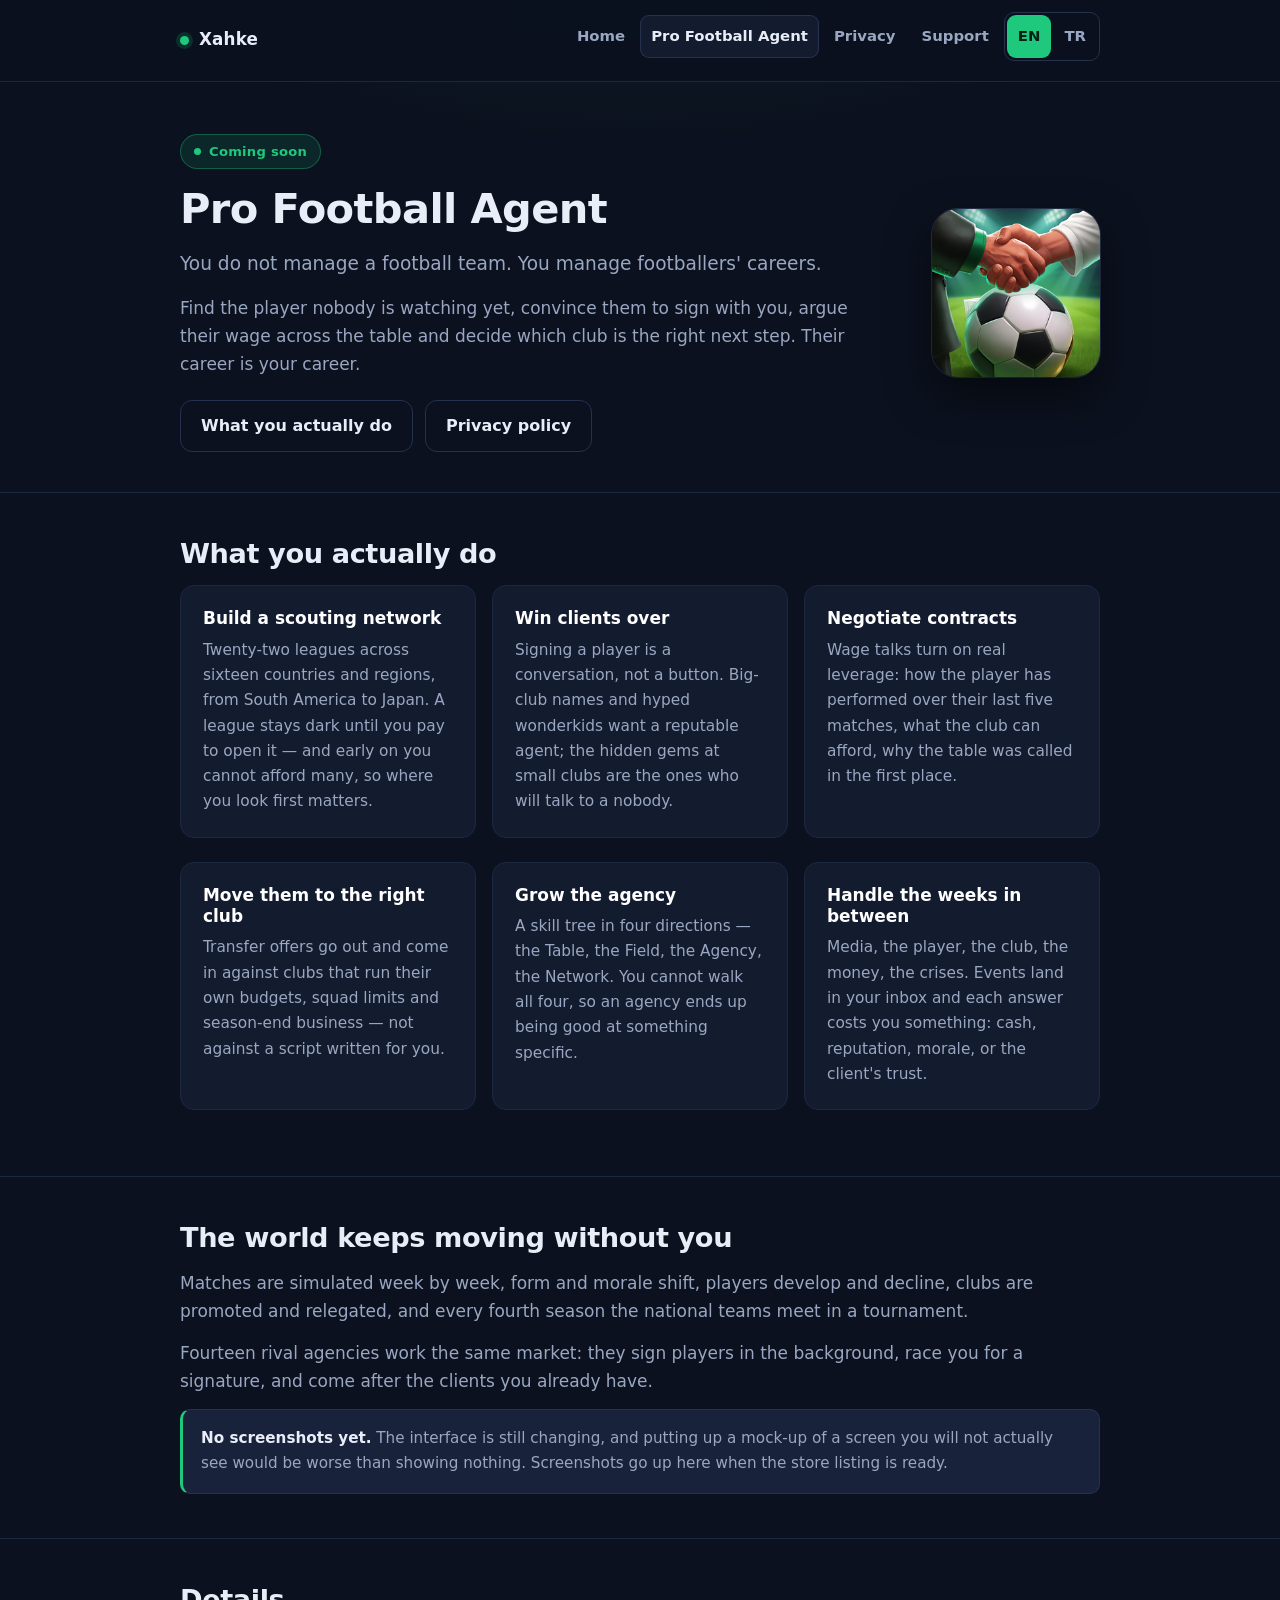
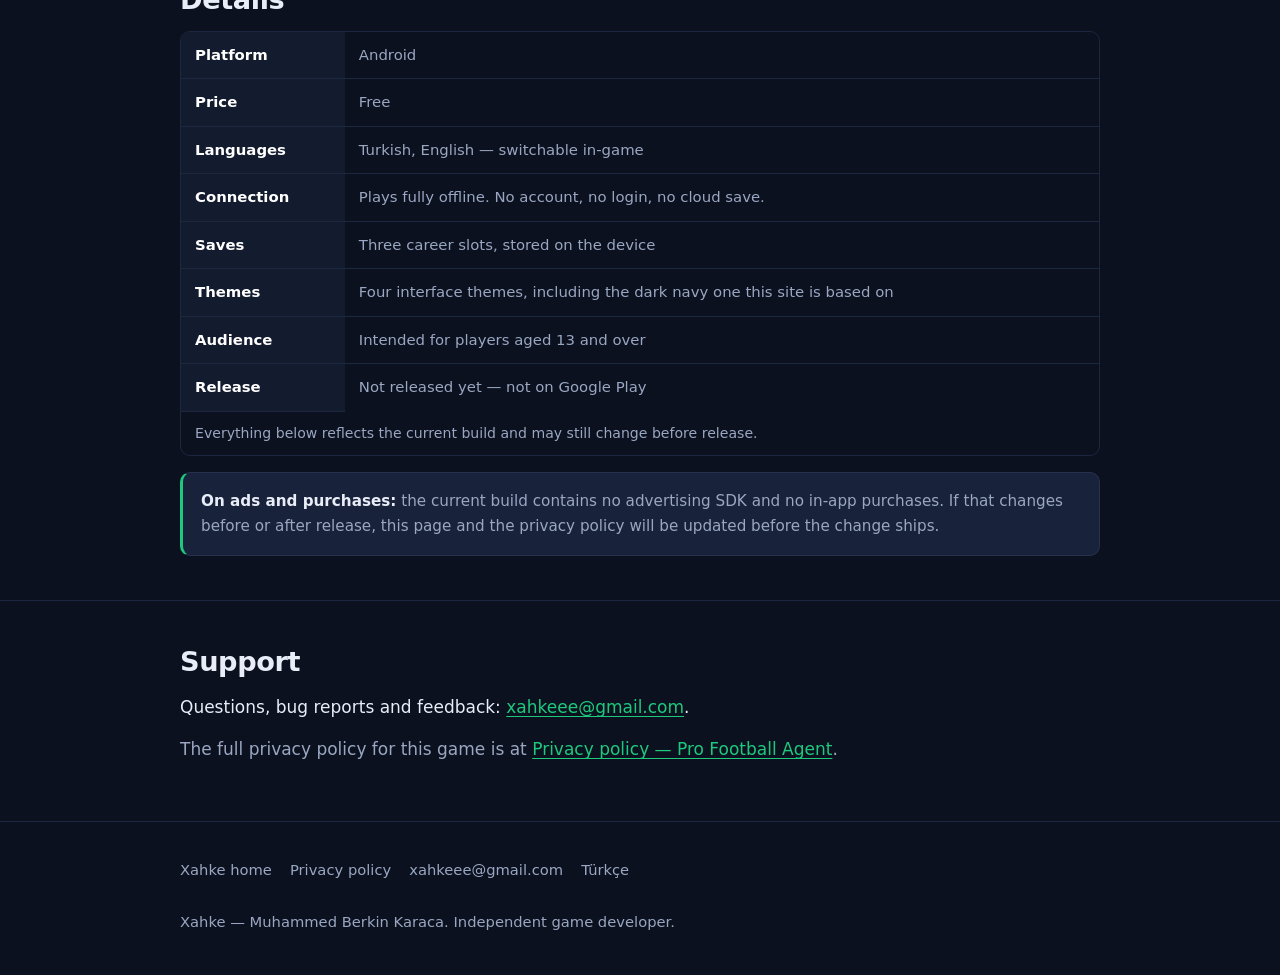
==== pro-football-agent/index.html @ e0eab2b5 "Add developer website: landing, game and privacy pages Static site for xahke.github.io — plain HTML " ====
<!DOCTYPE html>
<html lang="en">
<head>
<meta charset="utf-8">
<meta name="viewport" content="width=device-width, initial-scale=1, viewport-fit=cover">
<title>Pro Football Agent — Xahke</title>
<meta name="description" content="You do not manage a football club — you manage footballers' careers. Scout talent, sign clients, negotiate contracts and build an agency. Free, offline, for Android. Coming soon.">
<meta name="theme-color" content="#0B111E">
<link rel="icon" href="/assets/img/favicon-32.png" sizes="32x32" type="image/png">
<link rel="apple-touch-icon" href="/assets/img/pro-football-agent-icon-96.png">
<link rel="alternate" hreflang="en" href="https://xahke.github.io/pro-football-agent/">
<link rel="alternate" hreflang="tr" href="https://xahke.github.io/tr/pro-football-agent/">
<link rel="alternate" hreflang="x-default" href="https://xahke.github.io/pro-football-agent/">
<link rel="canonical" href="https://xahke.github.io/pro-football-agent/">
<link rel="stylesheet" href="/assets/css/site.css">
</head>
<body>
<a class="skip" href="#main">Skip to content</a>

<header class="site-head">
  <div class="wrap">
    <a class="brand" href="/"><span class="dot" aria-hidden="true"></span>Xahke</a>
    <nav aria-label="Main">
      <ul>
        <li><a href="/">Home</a></li>
        <li><a href="/pro-football-agent/" aria-current="page">Pro Football Agent</a></li>
        <li><a href="/privacy/pro-football-agent/en.html">Privacy</a></li>
        <li><a href="mailto:xahkeee@gmail.com">Support</a></li>
        <li>
          <span class="lang-switch">
            <a href="/pro-football-agent/" hreflang="en" aria-current="true">EN</a>
            <a href="/tr/pro-football-agent/" hreflang="tr" lang="tr">TR</a>
          </span>
        </li>
      </ul>
    </nav>
  </div>
</header>

<main id="main">

  <section class="hero">
    <div class="wrap hero-grid">
      <div>
        <p><span class="badge">Coming soon</span></p>
        <h1>Pro Football Agent</h1>
        <p class="lead">You do not manage a football team. You manage footballers' careers.</p>
        <p class="muted">Find the player nobody is watching yet, convince them to sign with you, argue their wage across the table and decide which club is the right next step. Their career is your career.</p>
        <div class="hero-actions">
          <a class="btn btn-ghost" href="#features">What you actually do</a>
          <a class="btn btn-ghost" href="/privacy/pro-football-agent/en.html">Privacy policy</a>
        </div>
      </div>
      <img class="hero-art" src="/assets/img/pro-football-agent-icon-256.png" width="256" height="256"
           alt="Pro Football Agent app icon: an agent and a player shaking hands over a football on a floodlit pitch.">
    </div>
  </section>

  <section id="features">
    <div class="wrap">
      <h2>What you actually do</h2>
      <ul class="cards">
        <li class="card">
          <h3>Build a scouting network</h3>
          <p>Twenty-two leagues across sixteen countries and regions, from South America to Japan. A league stays dark until you pay to open it — and early on you cannot afford many, so where you look first matters.</p>
        </li>
        <li class="card">
          <h3>Win clients over</h3>
          <p>Signing a player is a conversation, not a button. Big-club names and hyped wonderkids want a reputable agent; the hidden gems at small clubs are the ones who will talk to a nobody.</p>
        </li>
        <li class="card">
          <h3>Negotiate contracts</h3>
          <p>Wage talks turn on real leverage: how the player has performed over their last five matches, what the club can afford, why the table was called in the first place.</p>
        </li>
        <li class="card">
          <h3>Move them to the right club</h3>
          <p>Transfer offers go out and come in against clubs that run their own budgets, squad limits and season-end business — not against a script written for you.</p>
        </li>
        <li class="card">
          <h3>Grow the agency</h3>
          <p>A skill tree in four directions — the Table, the Field, the Agency, the Network. You cannot walk all four, so an agency ends up being good at something specific.</p>
        </li>
        <li class="card">
          <h3>Handle the weeks in between</h3>
          <p>Media, the player, the club, the money, the crises. Events land in your inbox and each answer costs you something: cash, reputation, morale, or the client's trust.</p>
        </li>
      </ul>
    </div>
  </section>

  <section id="world">
    <div class="wrap">
      <h2>The world keeps moving without you</h2>
      <p class="muted">Matches are simulated week by week, form and morale shift, players develop and decline, clubs are promoted and relegated, and every fourth season the national teams meet in a tournament.</p>
      <p class="muted">Fourteen rival agencies work the same market: they sign players in the background, race you for a signature, and come after the clients you already have.</p>
      <div class="note">
        <p><strong>No screenshots yet.</strong> The interface is still changing, and putting up a mock-up of a screen you will not actually see would be worse than showing nothing. Screenshots go up here when the store listing is ready.</p>
      </div>
    </div>
  </section>

  <section id="details">
    <div class="wrap">
      <h2>Details</h2>
      <div class="table-scroll">
        <table>
          <caption class="muted" style="caption-side:bottom;padding:10px 14px;text-align:left;font-size:.88rem">Everything below reflects the current build and may still change before release.</caption>
          <tbody>
            <tr><th scope="row">Platform</th><td>Android</td></tr>
            <tr><th scope="row">Price</th><td>Free</td></tr>
            <tr><th scope="row">Languages</th><td>Turkish, English — switchable in-game</td></tr>
            <tr><th scope="row">Connection</th><td>Plays fully offline. No account, no login, no cloud save.</td></tr>
            <tr><th scope="row">Saves</th><td>Three career slots, stored on the device</td></tr>
            <tr><th scope="row">Themes</th><td>Four interface themes, including the dark navy one this site is based on</td></tr>
            <tr><th scope="row">Audience</th><td>Intended for players aged 13 and over</td></tr>
            <tr><th scope="row">Release</th><td>Not released yet — not on Google Play</td></tr>
          </tbody>
        </table>
      </div>
      <div class="note">
        <p><strong>On ads and purchases:</strong> the current build contains no advertising SDK and no in-app purchases. If that changes before or after release, this page and the privacy policy will be updated before the change ships.</p>
      </div>
    </div>
  </section>

  <section id="support">
    <div class="wrap">
      <h2>Support</h2>
      <p>Questions, bug reports and feedback: <a href="mailto:xahkeee@gmail.com">xahkeee@gmail.com</a>.</p>
      <p class="muted">The full privacy policy for this game is at
        <a href="/privacy/pro-football-agent/en.html">Privacy policy — Pro Football Agent</a>.</p>
    </div>
  </section>

</main>

<footer class="site-foot">
  <div class="wrap">
    <ul>
      <li><a href="/">Xahke home</a></li>
      <li><a href="/privacy/pro-football-agent/en.html">Privacy policy</a></li>
      <li><a href="mailto:xahkeee@gmail.com">xahkeee@gmail.com</a></li>
      <li><a href="/tr/pro-football-agent/" hreflang="tr" lang="tr">Türkçe</a></li>
    </ul>
    <p>Xahke — Muhammed Berkin Karaca. Independent game developer.</p>
  </div>
</footer>

</body>
</html>
---- assets/css/site.css ----
@charset "utf-8";
/* Xahke — site stili.
   Tek dosya, harici font/CDN yok. Renkler oyunun "Saha" temasından geliyor
   (koyu lacivert zemin, zümrüt vurgu), böylece site ile oyun ikonu aynı dili
   konuşuyor. */

:root{
  --bg:#0B111E;
  --surface:#131B2E;
  --surface-2:#18223a;
  --line:#25314d;
  --line-soft:#1c2740;
  --text:#e8edf7;
  --muted:#9aa7c2;
  --accent:#1EC97E;
  --accent-dim:#15a566;
  --accent-ink:#062015;
  --focus:#7fe3b4;
  --radius:14px;
  --maxw:960px;
}

*,*::before,*::after{box-sizing:border-box}

html{
  -webkit-text-size-adjust:100%;
  scroll-behavior:smooth;
}
@media (prefers-reduced-motion:reduce){
  html{scroll-behavior:auto}
  *{transition:none !important}
}

body{
  margin:0;
  background:var(--bg);
  color:var(--text);
  font-family:system-ui,-apple-system,"Segoe UI",Roboto,"Helvetica Neue",Arial,sans-serif;
  font-size:17px;
  line-height:1.65;
  overflow-wrap:break-word;
  /* Zeminde çok hafif bir zümrüt aydınlanma — düz siyah bir sayfa gibi durmasın. */
  background-image:
    radial-gradient(900px 480px at 50% -180px, rgba(30,201,126,.10), transparent 70%);
  background-repeat:no-repeat;
}

/* ================= YERLEŞİM ================= */
.wrap{
  width:100%;
  max-width:var(--maxw);
  margin:0 auto;
  padding:0 20px;
}
main{display:block}
section{padding:44px 0}
section+section{border-top:1px solid var(--line-soft)}
/* Sayfa içi çapalar sabit üst barın altında kalmasın. */
section[id],h2[id],article[id]{scroll-margin-top:84px}

/* ================= TİPOGRAFİ ================= */
h1,h2,h3{line-height:1.25;margin:0 0 14px;letter-spacing:-.015em}
h1{font-size:clamp(1.7rem,5.2vw,2.6rem);font-weight:750}
h2{font-size:clamp(1.28rem,3.6vw,1.7rem);font-weight:700}
h3{font-size:1.06rem;font-weight:650;letter-spacing:0}
p{margin:0 0 14px}
ul,ol{margin:0 0 14px;padding-left:22px}
li{margin:0 0 8px}
strong{color:#fff;font-weight:650}
small{font-size:.86rem}
.lead{font-size:clamp(1rem,2.6vw,1.16rem);color:var(--muted);max-width:60ch}
.muted{color:var(--muted)}
.eyebrow{
  display:inline-block;font-size:.76rem;font-weight:700;letter-spacing:.12em;
  text-transform:uppercase;color:var(--accent);margin:0 0 10px;
}

/* ================= BAĞLANTILAR ================= */
a{color:var(--accent);text-decoration:underline;text-underline-offset:3px;text-decoration-thickness:1px}
a:hover{color:var(--focus)}

/* Klavye odağı her yerde görünür olmak zorunda. */
a:focus-visible,button:focus-visible,summary:focus-visible,[tabindex]:focus-visible{
  outline:3px solid var(--focus);
  outline-offset:3px;
  border-radius:6px;
}

.skip{
  position:absolute;left:-9999px;top:0;
  background:var(--accent);color:var(--accent-ink);
  padding:10px 16px;border-radius:0 0 10px 0;font-weight:650;text-decoration:none;z-index:20;
}
.skip:focus{left:0}

/* ================= ÜST BAR ================= */
.site-head{
  border-bottom:1px solid var(--line-soft);
  background:rgba(11,17,30,.92);
  position:sticky;top:0;z-index:10;
  backdrop-filter:saturate(160%) blur(8px);
}
.site-head .wrap{
  display:flex;flex-wrap:wrap;align-items:center;gap:10px 18px;
  padding-top:12px;padding-bottom:12px;
}
.brand{
  display:inline-flex;align-items:center;gap:10px;
  font-weight:750;font-size:1.05rem;letter-spacing:.01em;
  color:var(--text);text-decoration:none;
}
.brand:hover{color:#fff}
.brand .dot{
  width:9px;height:9px;border-radius:50%;background:var(--accent);
  box-shadow:0 0 0 4px rgba(30,201,126,.16);flex:none;
}
.site-head nav{margin-left:auto}
.site-head nav ul{
  display:flex;flex-wrap:wrap;align-items:center;gap:6px 4px;
  list-style:none;margin:0;padding:0;
}
.site-head nav a{
  display:inline-flex;align-items:center;padding:9px 11px;border-radius:9px;
  color:var(--muted);text-decoration:none;font-size:.93rem;font-weight:550;
  min-height:40px;
}
.site-head nav a:hover{color:var(--text);background:var(--surface)}
.site-head nav a[aria-current="page"]{color:var(--text);background:var(--surface);box-shadow:inset 0 0 0 1px var(--line)}
.lang-switch{
  display:inline-flex;align-items:center;gap:2px;
  border:1px solid var(--line);border-radius:10px;padding:2px;
}
.lang-switch a{padding:7px 10px;border-radius:8px;min-height:34px;font-size:.88rem}
.lang-switch a[aria-current="true"]{background:var(--accent);color:var(--accent-ink);font-weight:700}
.lang-switch a[aria-current="true"]:hover{background:var(--accent);color:var(--accent-ink)}

/* ================= HERO ================= */
.hero{padding:52px 0 40px}
.hero-grid{
  display:grid;grid-template-columns:1fr;gap:26px;align-items:center;
}
.hero-art{
  width:clamp(112px,30vw,168px);height:auto;
  border-radius:26px;display:block;
  box-shadow:0 18px 44px rgba(0,0,0,.5), 0 0 0 1px var(--line);
}
.hero-actions{display:flex;flex-wrap:wrap;gap:12px;margin-top:22px}

/* ================= DÜĞMELER ================= */
.btn{
  display:inline-flex;align-items:center;justify-content:center;gap:8px;
  min-height:48px;padding:12px 20px;border-radius:12px;
  font-size:1rem;font-weight:650;text-decoration:none;
  border:1px solid transparent;cursor:pointer;
}
.btn-primary{background:var(--accent);color:var(--accent-ink)}
.btn-primary:hover{background:var(--focus);color:var(--accent-ink)}
.btn-ghost{background:transparent;color:var(--text);border-color:var(--line)}
.btn-ghost:hover{background:var(--surface);color:#fff;border-color:var(--accent-dim)}

/* ================= ROZET ================= */
.badge{
  display:inline-flex;align-items:center;gap:8px;
  padding:6px 13px;border-radius:999px;
  background:rgba(30,201,126,.12);
  border:1px solid rgba(30,201,126,.34);
  color:var(--accent);
  font-size:.82rem;font-weight:650;letter-spacing:.02em;
}
.badge::before{
  content:"";width:7px;height:7px;border-radius:50%;background:var(--accent);flex:none;
}

/* ================= KARTLAR ================= */
.cards{
  display:grid;gap:16px;
  grid-template-columns:repeat(auto-fit,minmax(240px,1fr));
  padding:0;margin:0 0 14px;list-style:none;
}
.card{
  background:var(--surface);
  border:1px solid var(--line-soft);
  border-radius:var(--radius);
  padding:22px;
}
.card h3{margin-bottom:8px;color:#fff}
.card p{margin:0;color:var(--muted);font-size:.96rem}

/* Oyun kartı: ikon + metin */
.game-card{
  display:flex;flex-wrap:wrap;gap:20px;align-items:flex-start;
  background:var(--surface);border:1px solid var(--line-soft);
  border-radius:var(--radius);padding:22px;
}
.game-card img{
  width:96px;height:96px;border-radius:20px;flex:none;
  box-shadow:0 0 0 1px var(--line);
}
.game-card .game-body{flex:1 1 240px;min-width:0}
.game-card h3{font-size:1.2rem;margin-bottom:6px}
.game-card .game-actions{display:flex;flex-wrap:wrap;gap:10px;margin-top:16px}

/* ================= NOT KUTUSU ================= */
.note{
  background:var(--surface-2);
  border:1px solid var(--line);
  border-left:3px solid var(--accent);
  border-radius:10px;
  padding:16px 18px;
  color:var(--muted);
  font-size:.95rem;
}
.note p:last-child{margin-bottom:0}
.note strong{color:var(--text)}

/* ================= GİZLİLİK METNİ ================= */
.legal{max-width:74ch;padding-top:34px}
.legal h2{margin-top:34px;padding-top:6px}
.legal h2:first-of-type{margin-top:22px}
.legal h3{margin-top:22px;color:#fff}
.legal ul{color:var(--muted)}
.legal li strong{color:var(--text)}
.legal p{color:var(--muted)}
.legal .meta{
  font-size:.9rem;color:var(--muted);
  border-bottom:1px solid var(--line-soft);padding-bottom:18px;margin-bottom:6px;
}
.legal .meta b{color:var(--text);font-weight:650}

/* Tablolar kendi kaydırma kabı içinde — sayfa asla yana kaymasın. */
.table-scroll{overflow-x:auto;margin:0 0 16px;border:1px solid var(--line-soft);border-radius:10px}
table{border-collapse:collapse;width:100%;font-size:.93rem;min-width:420px}
th,td{text-align:left;padding:11px 14px;border-bottom:1px solid var(--line-soft);vertical-align:top}
th{color:#fff;font-weight:650;background:var(--surface)}
td{color:var(--muted)}
tr:last-child td{border-bottom:0}

/* ================= ALT BİLGİ ================= */
.site-foot{
  border-top:1px solid var(--line-soft);
  padding:30px 0 40px;
  color:var(--muted);
  font-size:.92rem;
}
.site-foot ul{
  display:flex;flex-wrap:wrap;gap:6px 18px;
  list-style:none;margin:0 0 14px;padding:0;
}
.site-foot a{color:var(--muted);text-decoration:none;display:inline-flex;align-items:center;min-height:36px}
.site-foot a:hover{color:var(--accent);text-decoration:underline}
.site-foot p{margin:0}

/* ================= GENİŞ EKRAN ================= */
@media (min-width:720px){
  .hero-grid{grid-template-columns:minmax(0,1fr) auto;gap:40px}
  .hero-art{justify-self:end}
}

/* 360 px ve altı: dolgu daralır, hiçbir şey yana taşmaz. */
@media (max-width:460px){
  body{font-size:16px}
  .wrap{padding:0 16px}
  section{padding:34px 0}
  .card,.game-card{padding:18px}
  .hero{padding:38px 0 30px}
  .btn{width:100%}
  /* Dar ekranda ayrıntı tablosu kaydırılmıyor, sarıyor: iki sütunlu
     etiket/değer listesi yatay kaydırmayı hak etmiyor. */
  table{min-width:0;font-size:.9rem}
  th,td{padding:10px 12px}
  th{width:38%}
  /* Üst bar dar ekranda iki satıra düşüyor; sabit kalırsa uzun gizlilik
     metninde ekranın çoğunu yiyor. Burada normal akışta kalıyor. */
  .site-head{position:static;backdrop-filter:none}
  section[id],h2[id],article[id]{scroll-margin-top:16px}
}
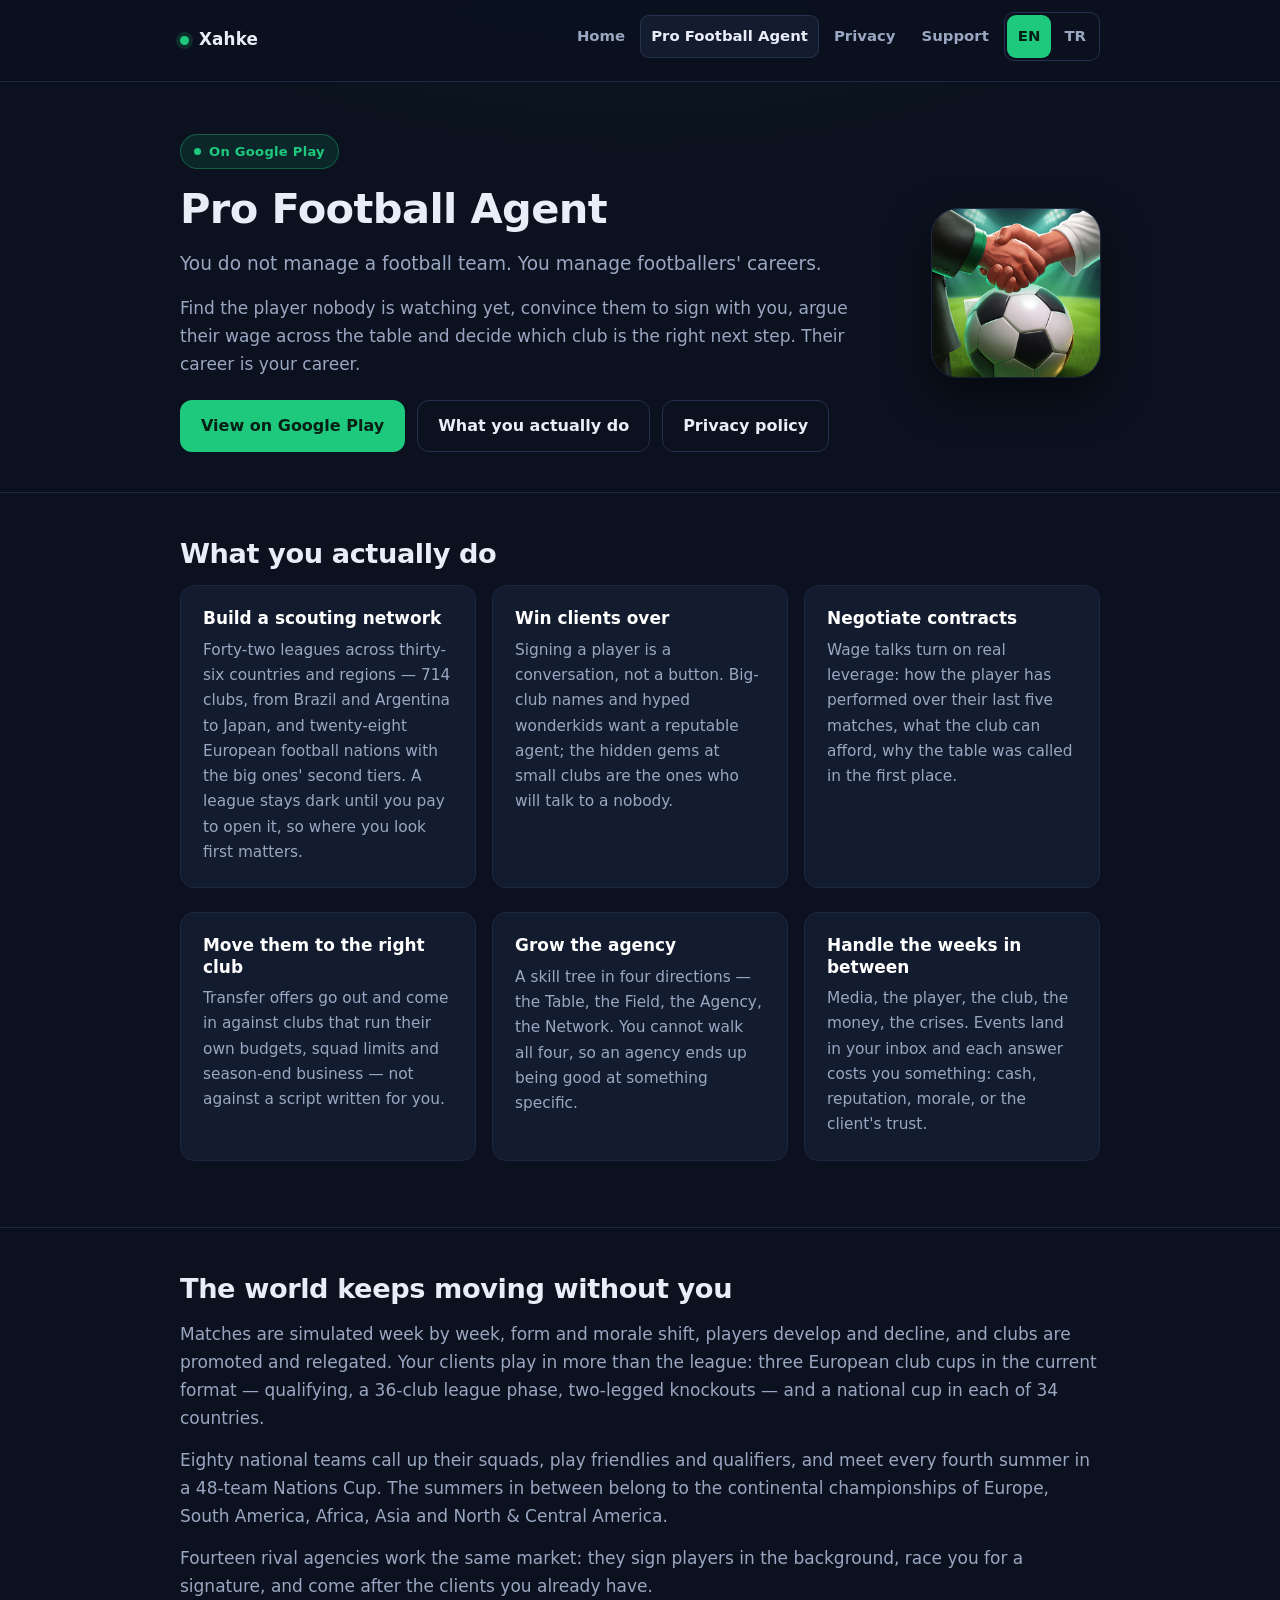
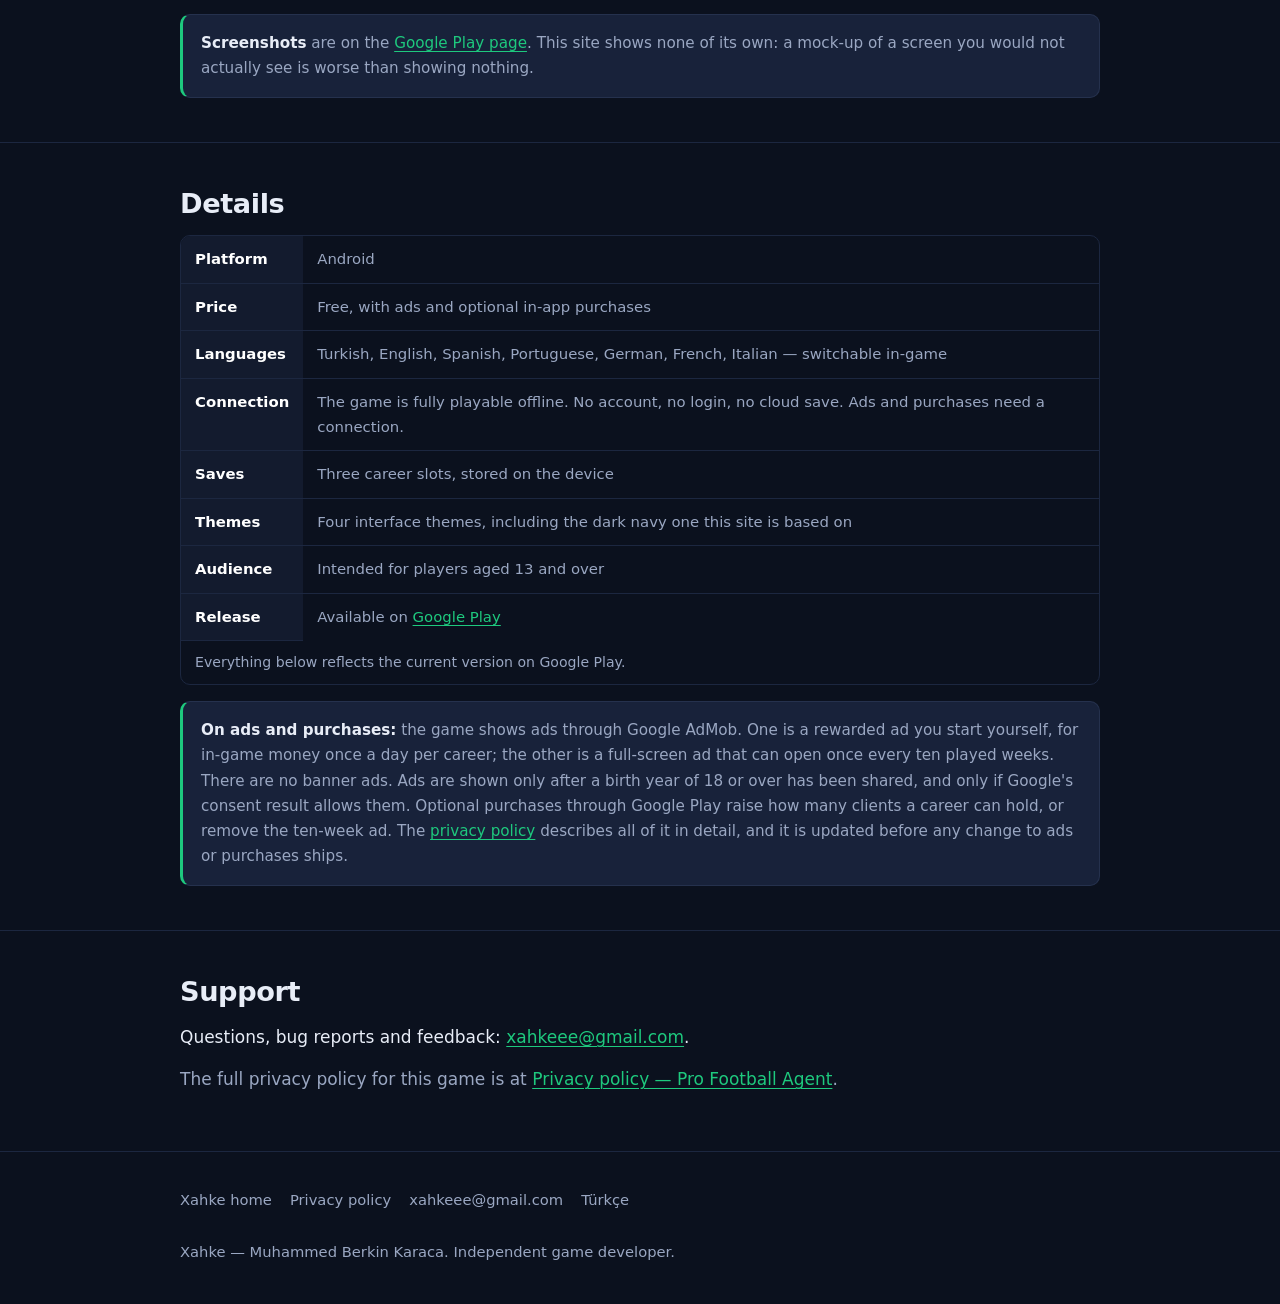
==== commit 91f32472: "docs: bring the site in line with the released game Privacy policies (both languages): the birth yea" ====
--- a/pro-football-agent/index.html
+++ b/pro-football-agent/index.html
@@ -4,7 +4,7 @@
 <meta charset="utf-8">
 <meta name="viewport" content="width=device-width, initial-scale=1, viewport-fit=cover">
 <title>Pro Football Agent — Xahke</title>
-<meta name="description" content="You do not manage a football club — you manage footballers' careers. Scout talent, sign clients, negotiate contracts and build an agency. Free, offline, for Android. Coming soon.">
+<meta name="description" content="You do not manage a football club — you manage footballers' careers. Scout talent, sign clients, negotiate contracts and build an agency across 42 leagues. Free on Google Play for Android.">
 <meta name="theme-color" content="#0B111E">
 <link rel="icon" href="/assets/img/favicon-32.png" sizes="32x32" type="image/png">
 <link rel="apple-touch-icon" href="/assets/img/pro-football-agent-icon-96.png">
@@ -42,11 +42,12 @@
   <section class="hero">
     <div class="wrap hero-grid">
       <div>
-        <p><span class="badge">Coming soon</span></p>
+        <p><span class="badge">On Google Play</span></p>
         <h1>Pro Football Agent</h1>
         <p class="lead">You do not manage a football team. You manage footballers' careers.</p>
         <p class="muted">Find the player nobody is watching yet, convince them to sign with you, argue their wage across the table and decide which club is the right next step. Their career is your career.</p>
         <div class="hero-actions">
+          <a class="btn btn-primary" href="https://play.google.com/store/apps/details?id=com.xahke.profootballagent&amp;hl=en" rel="noopener">View on Google Play</a>
           <a class="btn btn-ghost" href="#features">What you actually do</a>
           <a class="btn btn-ghost" href="/privacy/pro-football-agent/en.html">Privacy policy</a>
         </div>
@@ -62,7 +63,7 @@
       <ul class="cards">
         <li class="card">
           <h3>Build a scouting network</h3>
-          <p>Twenty-two leagues across sixteen countries and regions, from South America to Japan. A league stays dark until you pay to open it — and early on you cannot afford many, so where you look first matters.</p>
+          <p>Forty-two leagues across thirty-six countries and regions — 714 clubs, from Brazil and Argentina to Japan, and twenty-eight European football nations with the big ones' second tiers. A league stays dark until you pay to open it, so where you look first matters.</p>
         </li>
         <li class="card">
           <h3>Win clients over</h3>
@@ -91,10 +92,11 @@
   <section id="world">
     <div class="wrap">
       <h2>The world keeps moving without you</h2>
-      <p class="muted">Matches are simulated week by week, form and morale shift, players develop and decline, clubs are promoted and relegated, and every fourth season the national teams meet in a tournament.</p>
+      <p class="muted">Matches are simulated week by week, form and morale shift, players develop and decline, and clubs are promoted and relegated. Your clients play in more than the league: three European club cups in the current format — qualifying, a 36-club league phase, two-legged knockouts — and a national cup in each of 34 countries.</p>
+      <p class="muted">Eighty national teams call up their squads, play friendlies and qualifiers, and meet every fourth summer in a 48-team Nations Cup. The summers in between belong to the continental championships of Europe, South America, Africa, Asia and North &amp; Central America.</p>
       <p class="muted">Fourteen rival agencies work the same market: they sign players in the background, race you for a signature, and come after the clients you already have.</p>
       <div class="note">
-        <p><strong>No screenshots yet.</strong> The interface is still changing, and putting up a mock-up of a screen you will not actually see would be worse than showing nothing. Screenshots go up here when the store listing is ready.</p>
+        <p><strong>Screenshots</strong> are on the <a href="https://play.google.com/store/apps/details?id=com.xahke.profootballagent&amp;hl=en" rel="noopener">Google Play page</a>. This site shows none of its own: a mock-up of a screen you would not actually see is worse than showing nothing.</p>
       </div>
     </div>
   </section>
@@ -104,21 +106,21 @@
       <h2>Details</h2>
       <div class="table-scroll">
         <table>
-          <caption class="muted" style="caption-side:bottom;padding:10px 14px;text-align:left;font-size:.88rem">Everything below reflects the current build and may still change before release.</caption>
+          <caption class="muted" style="caption-side:bottom;padding:10px 14px;text-align:left;font-size:.88rem">Everything below reflects the current version on Google Play.</caption>
           <tbody>
             <tr><th scope="row">Platform</th><td>Android</td></tr>
-            <tr><th scope="row">Price</th><td>Free</td></tr>
-            <tr><th scope="row">Languages</th><td>Turkish, English — switchable in-game</td></tr>
-            <tr><th scope="row">Connection</th><td>Plays fully offline. No account, no login, no cloud save.</td></tr>
+            <tr><th scope="row">Price</th><td>Free, with ads and optional in-app purchases</td></tr>
+            <tr><th scope="row">Languages</th><td>Turkish, English, Spanish, Portuguese, German, French, Italian — switchable in-game</td></tr>
+            <tr><th scope="row">Connection</th><td>The game is fully playable offline. No account, no login, no cloud save. Ads and purchases need a connection.</td></tr>
             <tr><th scope="row">Saves</th><td>Three career slots, stored on the device</td></tr>
             <tr><th scope="row">Themes</th><td>Four interface themes, including the dark navy one this site is based on</td></tr>
             <tr><th scope="row">Audience</th><td>Intended for players aged 13 and over</td></tr>
-            <tr><th scope="row">Release</th><td>Not released yet — not on Google Play</td></tr>
+            <tr><th scope="row">Release</th><td>Available on <a href="https://play.google.com/store/apps/details?id=com.xahke.profootballagent&amp;hl=en" rel="noopener">Google Play</a></td></tr>
           </tbody>
         </table>
       </div>
       <div class="note">
-        <p><strong>On ads and purchases:</strong> the current build contains no advertising SDK and no in-app purchases. If that changes before or after release, this page and the privacy policy will be updated before the change ships.</p>
+        <p><strong>On ads and purchases:</strong> the game shows ads through Google AdMob. One is a rewarded ad you start yourself, for in-game money once a day per career; the other is a full-screen ad that can open once every ten played weeks. There are no banner ads. Ads are shown only after a birth year of 18 or over has been shared, and only if Google's consent result allows them. Optional purchases through Google Play raise how many clients a career can hold, or remove the ten-week ad. The <a href="/privacy/pro-football-agent/en.html">privacy policy</a> describes all of it in detail, and it is updated before any change to ads or purchases ships.</p>
       </div>
     </div>
   </section>
--- a/assets/css/site.css
+++ b/assets/css/site.css
@@ -218,7 +218,7 @@
 .legal h2{margin-top:34px;padding-top:6px}
 .legal h2:first-of-type{margin-top:22px}
 .legal h3{margin-top:22px;color:#fff}
-.legal ul{color:var(--muted)}
+.legal ul,.legal ol{color:var(--muted)}
 .legal li strong{color:var(--text)}
 .legal p{color:var(--muted)}
 .legal .meta{
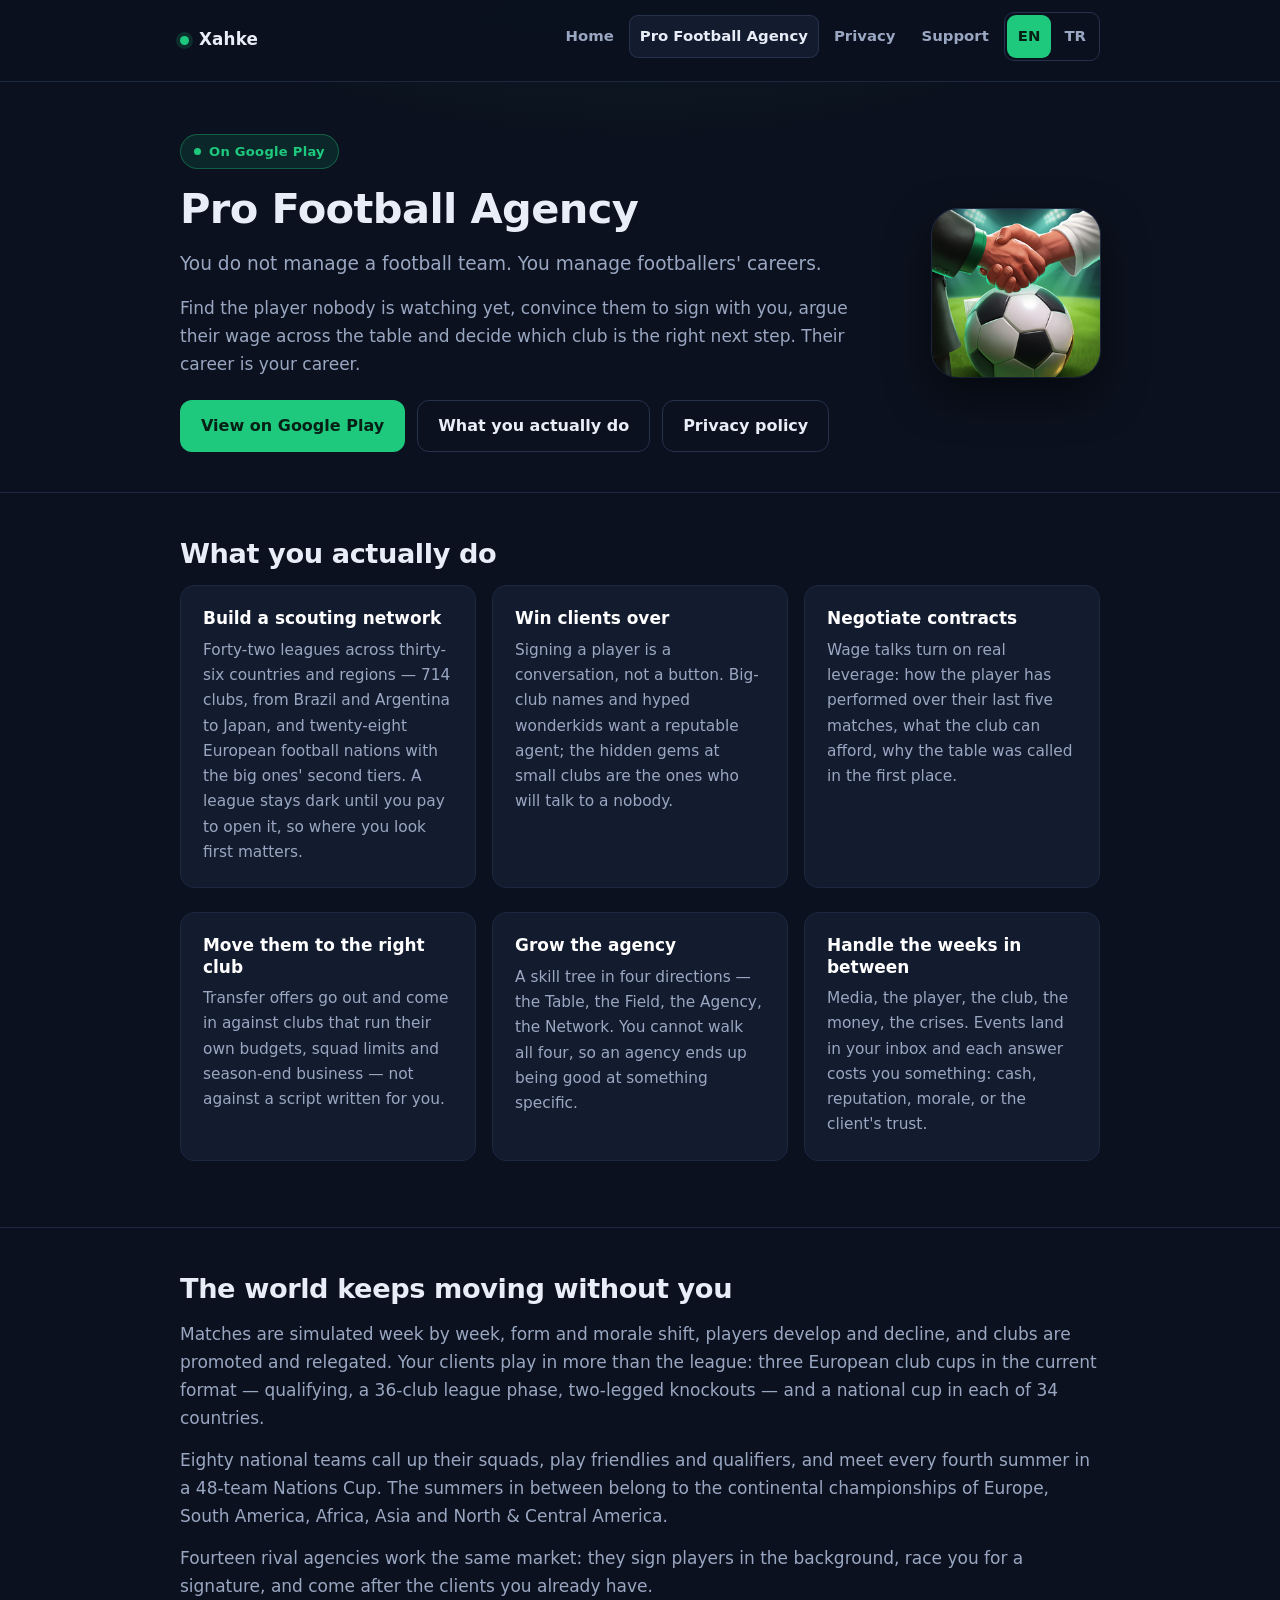
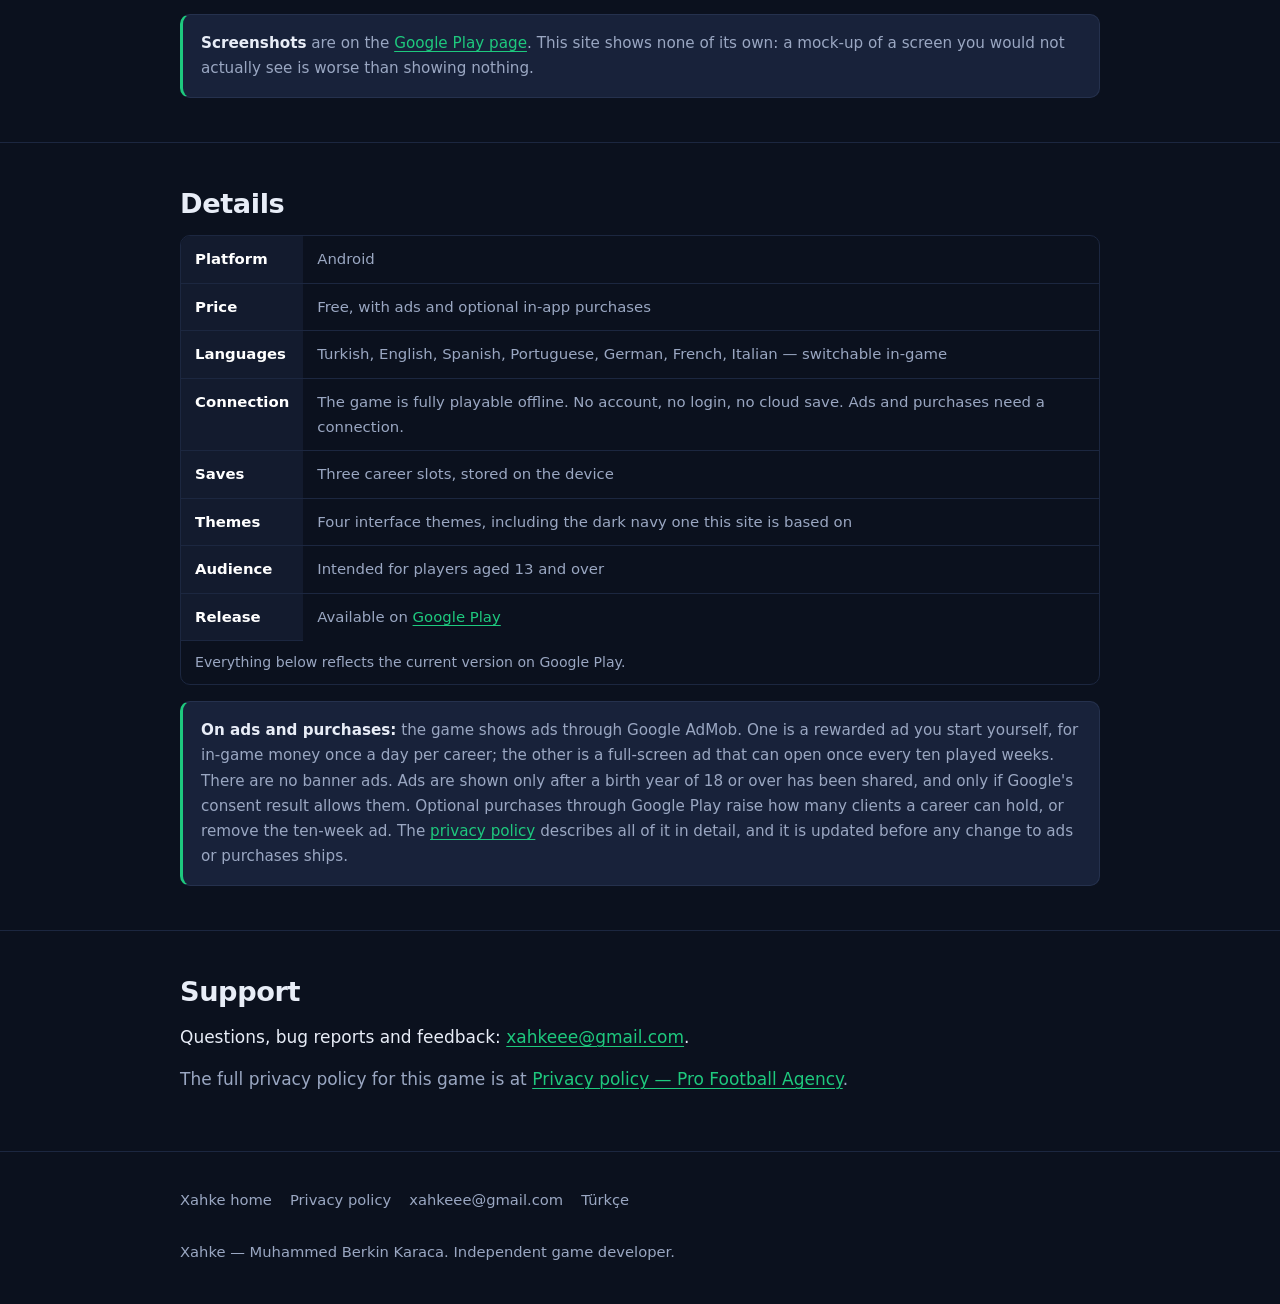
==== commit c7444d69: "docs: use the store name, Pro Football Agency The game is listed on Google Play as "Pro Football Age" ====
--- a/pro-football-agent/index.html
+++ b/pro-football-agent/index.html
@@ -3,7 +3,7 @@
 <head>
 <meta charset="utf-8">
 <meta name="viewport" content="width=device-width, initial-scale=1, viewport-fit=cover">
-<title>Pro Football Agent — Xahke</title>
+<title>Pro Football Agency — Xahke</title>
 <meta name="description" content="You do not manage a football club — you manage footballers' careers. Scout talent, sign clients, negotiate contracts and build an agency across 42 leagues. Free on Google Play for Android.">
 <meta name="theme-color" content="#0B111E">
 <link rel="icon" href="/assets/img/favicon-32.png" sizes="32x32" type="image/png">
@@ -23,7 +23,7 @@
     <nav aria-label="Main">
       <ul>
         <li><a href="/">Home</a></li>
-        <li><a href="/pro-football-agent/" aria-current="page">Pro Football Agent</a></li>
+        <li><a href="/pro-football-agent/" aria-current="page">Pro Football Agency</a></li>
         <li><a href="/privacy/pro-football-agent/en.html">Privacy</a></li>
         <li><a href="mailto:xahkeee@gmail.com">Support</a></li>
         <li>
@@ -43,7 +43,7 @@
     <div class="wrap hero-grid">
       <div>
         <p><span class="badge">On Google Play</span></p>
-        <h1>Pro Football Agent</h1>
+        <h1>Pro Football Agency</h1>
         <p class="lead">You do not manage a football team. You manage footballers' careers.</p>
         <p class="muted">Find the player nobody is watching yet, convince them to sign with you, argue their wage across the table and decide which club is the right next step. Their career is your career.</p>
         <div class="hero-actions">
@@ -53,7 +53,7 @@
         </div>
       </div>
       <img class="hero-art" src="/assets/img/pro-football-agent-icon-256.png" width="256" height="256"
-           alt="Pro Football Agent app icon: an agent and a player shaking hands over a football on a floodlit pitch.">
+           alt="Pro Football Agency app icon: an agent and a player shaking hands over a football on a floodlit pitch.">
     </div>
   </section>
 
@@ -130,7 +130,7 @@
       <h2>Support</h2>
       <p>Questions, bug reports and feedback: <a href="mailto:xahkeee@gmail.com">xahkeee@gmail.com</a>.</p>
       <p class="muted">The full privacy policy for this game is at
-        <a href="/privacy/pro-football-agent/en.html">Privacy policy — Pro Football Agent</a>.</p>
+        <a href="/privacy/pro-football-agent/en.html">Privacy policy — Pro Football Agency</a>.</p>
     </div>
   </section>
 
